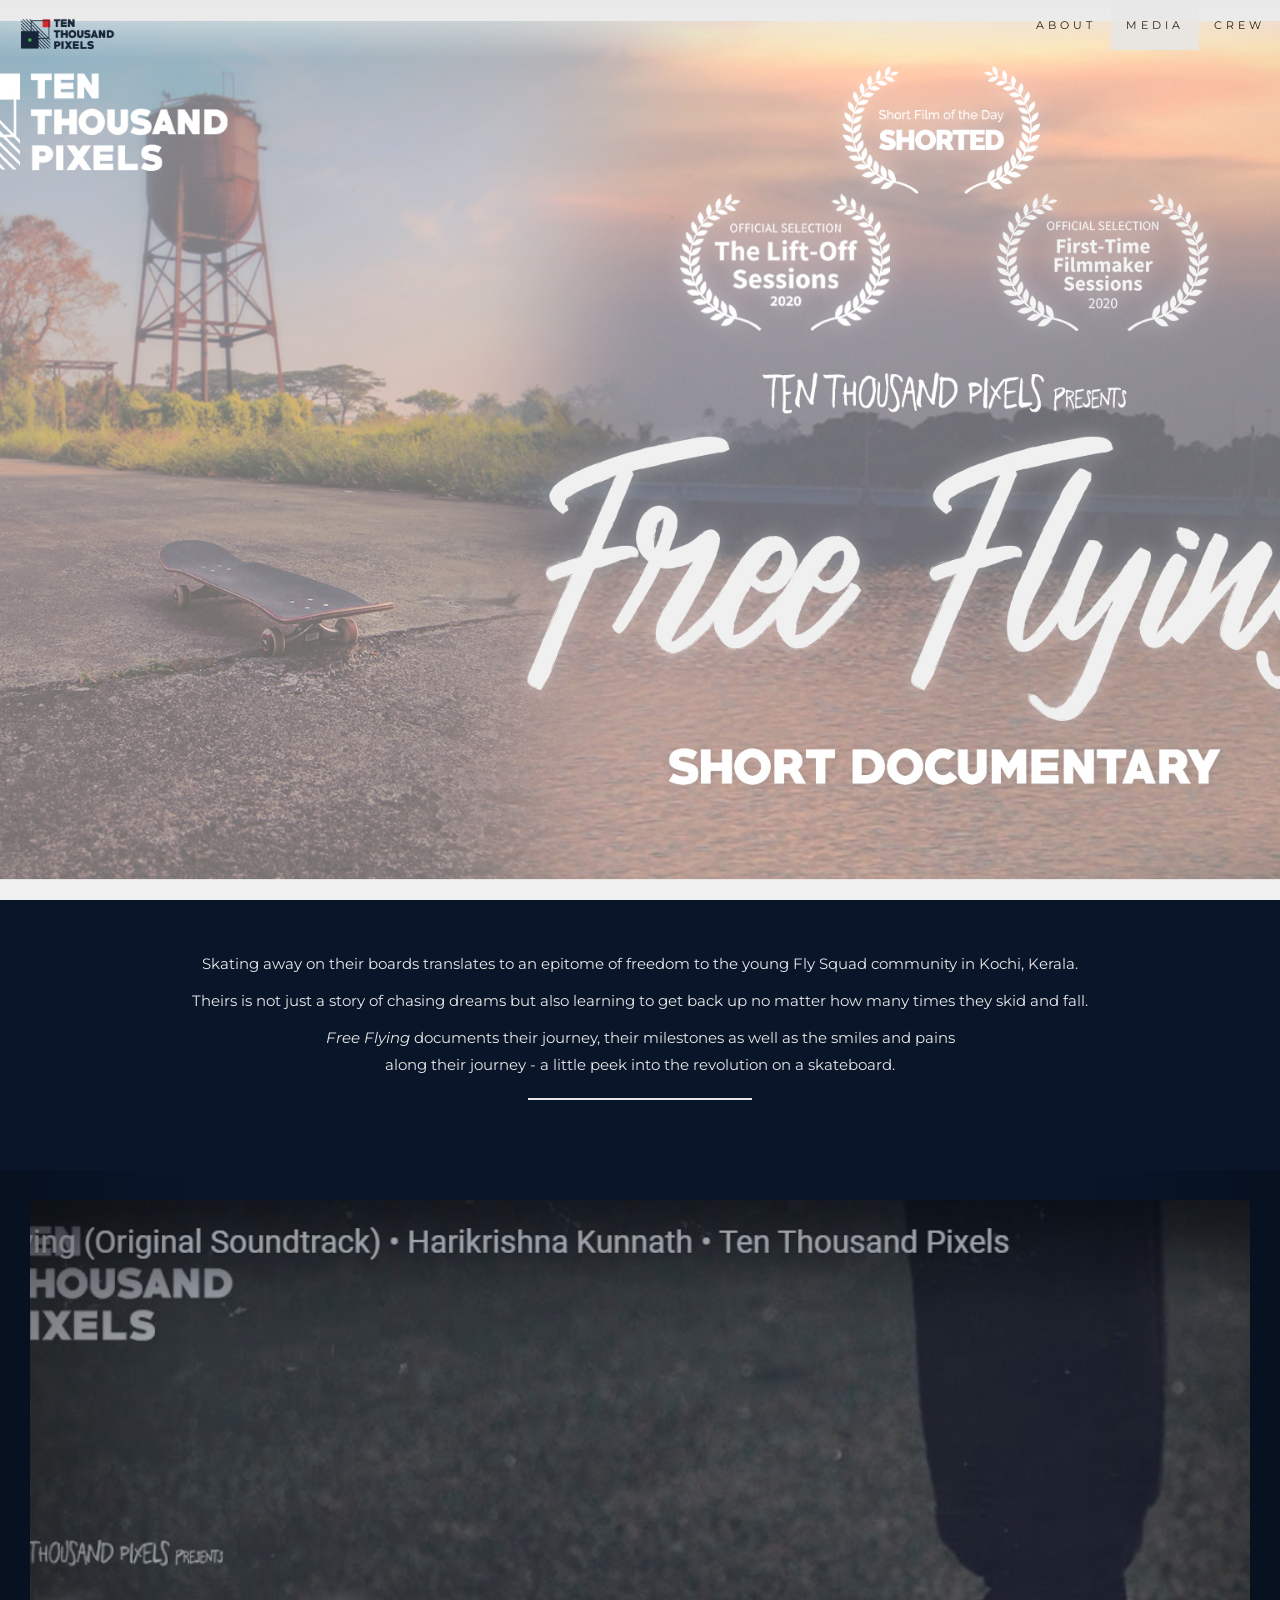
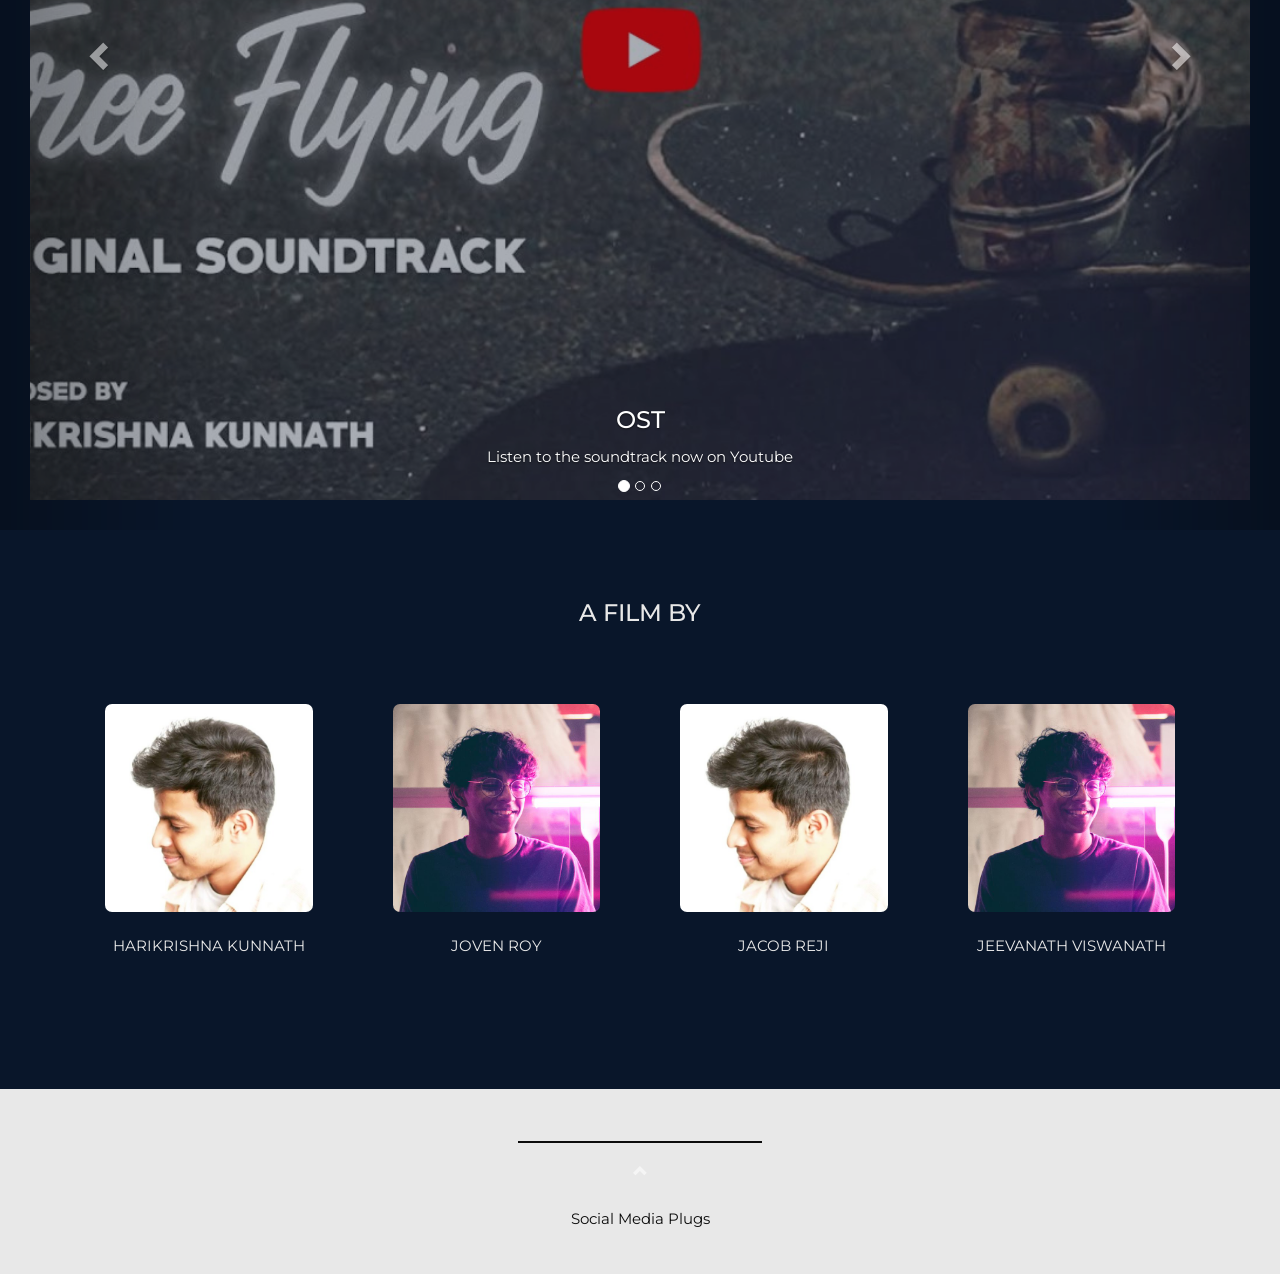
==== index.html @ 369bcb52 "Initial draft" ====
<html>
    <head>
        <meta charset="UTF-8">
        <meta name = "viewport" content="width=device-width, initial-scale=1.0">
        <meta http-equiv="X-UA-Compatible" content="ie=edge">
        <link rel="stylesheet" href="https://maxcdn.bootstrapcdn.com/bootstrap/3.4.1/css/bootstrap.min.css">
        <link rel="stylesheet" href="style.css">
        <link href='https://fonts.googleapis.com/css?family=Montserrat' rel='stylesheet'>
        <script src="https://ajax.googleapis.com/ajax/libs/jquery/3.5.1/jquery.min.js"></script>
        <script src="https://maxcdn.bootstrapcdn.com/bootstrap/3.4.1/js/bootstrap.min.js"></script>
        <title>ten thousand pixels</title>

    </head>
    <body id="myPage" data-spy="scroll" data-target=".navbar" data-offset="50">

        <nav class="navbar navbar-default navbar-fixed-top">
          <div class="container-fluid">
            <div class="navbar-header">
              <a class="navbar-brand" href="#myPage">
                  <img src="images/Ten_Thousand_Pixels_Color.png" id="logo">
              </a>
            </div>
            <div class="collapse navbar-collapse" id="myNavbar">
              <ul class="nav navbar-nav navbar-right">
                <li class="nav-item"><a class="nav-link" href="#about">ABOUT</a></li>
                <li class="nav-item"><a class="nav-link" href="#media">MEDIA</a></li>
                <li class="nav-item"><a class="nav-link" href="#crews">CREW</a></li>
              </ul>
            </div>
          </div>
        </nav>

        
        <div class="bgimg-1">
        </div>

        
        <div id="about">
            <p>Skating away on their boards translates to an epitome of freedom to the young Fly Squad community in Kochi, Kerala.</p>
            <p>Theirs is not just a story of chasing dreams but also learning to get back up no matter how many times they skid and fall.</p>
            <p><i>Free Flying</i> documents their journey, their milestones as well as the smiles and pains <br /> along their journey - a little peek into the revolution on a skateboard.</p>
            <hr>
        </div>

        <div id="media" class="carousel slide" data-ride="carousel">
            <!-- Indicators -->
            <ol class="carousel-indicators">
              <li data-target="#media" data-slide-to="0" class="active"></li>
              <li data-target="#media" data-slide-to="1"></li>
              <li data-target="#media" data-slide-to="2"></li>
            </ol>
        
            <!-- Wrapper for slides -->
            <div class="carousel-inner" role="listbox">

            <div class="item">
                <a href="https://www.youtube.com/watch?v=xCz_i_3Hvck" target="_blank">
                    <!-- <img src="images/Trailer.jpg" alt="Trailer" width="1200" height="700"> -->
                    <div class="item1"></div>
                </a>
                <div class="carousel-caption">
                    <h3>Trailer</h3>
                    <p>Watch the trailer now on Youtube</p>
                </div>      
                </div>

              <div class="item">
                <a href="https://www.youtube.com/watch?v=COom3B4S81A" target="_blank">
                    <!-- <img src="images/FreeFlying.jpg" alt="Documentary" width="1200" height="700"> -->
                    <div class="item2"></div>
                </a>
                
                <div class="carousel-caption">
                  <h3>Free Flying</h3>
                  <p>Watch the documentary now on Youtube</p>
                </div>      
              </div>    
            
              <div class="item active">
                <a href="https://www.youtube.com/watch?v=yxMp82GIWRQ&t=0s" target="_blank">                    
                    <!-- <img src="images/OST.jpg" alt="OST" width="1200" height="700">                 -->
                    <div class="item3"></div>
                </a>
                <div class="carousel-caption">
                  <h3>OST</h3>
                  <p>Listen to the soundtrack now on Youtube</p>
                </div>      
              </div>
            </div>
        
            <!-- Left and right controls -->
            <a class="left carousel-control" href="#media" role="button" data-slide="prev">
              <span class="glyphicon glyphicon-chevron-left" aria-hidden="true"></span>
              <span class="sr-only">Previous</span>
            </a>
            <a class="right carousel-control" href="#media" role="button" data-slide="next">
              <span class="glyphicon glyphicon-chevron-right" aria-hidden="true"></span>
              <span class="sr-only">Next</span>
            </a>
        </div>

        <div id="crew">
            <h3>A FILM BY</h3>

            <div class="row">
              <div class="column" onclick="openInsta('documenthari')">
                <div class="image">
                  <div id="bottom-right"></div>
                  <div class="overlay">
                    <div class="handle"> @documenthari</div>
                  </div>
                  <img src = "images/people/hari.jpg">
                  <div class="text">
                    DIRECTION <br />
                    EDITING<br />
                    ORIGINAL SCORE
                  </div>
                </div>
                <div class="name"> HARIKRISHNA KUNNATH </div>
                
              </div>
              <div class="column" onclick="openInsta('jovenroy')">
                
                <div class="image">
                  <div id="bottom-right"> </div>
                  <div class="overlay">
                    <div class="handle"> @jovenroy</div>
                  </div>
                  <img src = "images/people/jeev.jpg">
                  <div class="text">
                    DIRECTION <br />
                    CINEMATOGRAPHY
                  </div>
                </div>
                
                <div class="name">JOVEN ROY</div>
              </div>
              <div class="column" onclick="openInsta('jacobrejii')">
                <div class="image">
                  <div id="bottom-right"></div>
                  <div class="overlay">
                    <div class="handle"> @jacobrejii</div>
                  </div>
                  <img src = "images/people/hari.jpg">
                  <div class="text">
                    DIRECTION <br />
                    CINEMATOGRAPHY
                  </div>
                </div>
                <div class="name">JACOB REJI</div>
              </div>
              <div class="column" onclick="openInsta('jeevdraws')">
                <div class="image">
                  <div id="bottom-right"></div>
                  <div class="overlay">
                    <div class="handle"> @jeevdraws</div>
                  </div>
                  <img src = "images/people/jeev.jpg">
                  <div class="text">
                    DIRECTION <br />
                    DESIGN
                  </div>
                </div>
                <div class="name">JEEVANATH VISWANATH</div>
              </div>
            </div>
            
        </div>

          <!-- Footer -->
        <footer class="text-center">
            <a class="up-arrow" href="#myPage" data-toggle="tooltip" title="TO TOP">
            <hr>
            <span class="glyphicon glyphicon-chevron-up"></span>
            </a><br><br>
            <p>Social Media Plugs</p> 
        </footer>
        <script>
          function openInsta($handle){
            window.open("https://www.instagram.com/" + $handle, "_blank");
          }
        </script>

    </body>
</html>
---- style.css ----
html{
  scroll-behavior: smooth;
}
body {
  font: 400 15px/1.8 Montserrat;
  color: #E8E8E8;
}

.navbar {
  font-family: Montserrat, sans-serif;
  margin-bottom: 0;
  background: linear-gradient(180deg, #E8E8E8 0%, rgba(255,255,255,0) 100%);
  border: 0;
  font-size: 11px !important;
  letter-spacing: 4px;
  opacity: 0.9;
}
.navbar li a, .navbar .navbar-brand { 
  color: #0C0C0C !important;
}
.navbar-nav li a:hover {
  color: #E01B1B !important;
}
.navbar-default .navbar-toggle {
  border-color: transparent;
}
.navbar-header {
  padding-bottom: 10px;
}
#logo{
  height: 40px;  
}

.item{
  padding: 30px;
  background-color: #09162A;
}
.bgimg-1, .item1, .item2, .item3{
  position: relative;
  opacity: 0.65;
  background-attachment: fixed;
  background-position: center;
  background-repeat: no-repeat;
  background-size: cover;
  min-height: 100%;
}

.bgimg-1, .item2{
  background-image: url("images/FreeFlying.jpg");
}

.item1{
  background-image: url("images/Trailer.jpg");
}

.item3{
  background-image: url("images/OST.jpg");
}

#about, #crew{
  color: #E8E8E8;
  background-color:#09162A;
  text-align:center;
  padding:50px 80px;
}

hr{
  width:20%;
  text-align:center;
  height:2px;
  border-width:0;
  color:#E8E8E8;
  background-color:#E8E8E8
}


.row {
  display: flex;
  flex-wrap: wrap;
  padding: 60px 0;
}

/* Create four equal columns that sits next to each other */
.column {
  flex: 25%;
  max-width: 25%;
  padding: 0 40px;
  
}
.name{
  padding: 20px 0;
  text-align: center;
}
.image{
  
  position: relative;
}

.column img {
  margin-top: 8px;
  vertical-align: middle;
  width: 100%;
  border-radius: 7px;
}

.overlay {
  position: absolute;
  top: 4px;
  z-index: 2;
  width: 50%;
  height: 0;
  background-color: #09162A;  
  right: 0;
  overflow: hidden;
  
  
}
#bottom-right, .text, .handle, .overlay, #stripes{
  opacity: 0;
  position: absolute;
}
.handle{
  color: #E8E8E8;
  font-size: 10px;  
  text-align: left;
  top: 0;
  left: 0;
  padding: 10px;
}
.text{
  color: #E8E8E8;
  font-size: 10px;  
  text-align: right;  
  bottom: 0;
  right: 0;
  width: 0;
  padding: 10px;
}


.column:hover #bottom-right{
  border-bottom: 150px solid #09162A;
  border-left: 150px solid transparent;
  bottom: 0px;
  height: 0;
  opacity: .95;
  position: absolute;
  right: 0px;
  /* text-indent: -9999px; */
  width: 0;
  overflow: hidden;
  transition: 0.5s ease;
}

.overlay{
  height: 100%;
  width: 100%;
}
.column:hover{
  cursor: pointer;
}
.column:hover .overlay{
  opacity: 100%;
  width: 100%;
  background: linear-gradient(180deg, #09162A 0%, rgba(255,255,255,0) 100%);
}

.column:hover .text, .column:hover .handle {
  opacity: 100%;
  transition: 0.5s ease;
  width: 100%;

}


/* Responsive layout - makes a two column-layout instead of four columns */
@media screen and (max-width: 800px) {
  .column {
    flex: 50%;
    max-width: 50%;
  }
}

/* Responsive layout - makes the two columns stack on top of each other instead of next to each other */
@media screen and (max-width: 600px) {
  .column {
    flex: 100%;
    max-width: 100%;
  }
}

.carousel-inner img {
  width: 100%; /* Set width to 100% */
  margin: auto;
}

footer {
  background-color: #E8E8E8;
  color: #0C0C0C;
  padding: 32px;
}
footer a {
  color: #f5f5f5;
}
footer a:hover {
  color: #777;
  text-decoration: none;
}  

footer hr{
  width:20%;
  text-align:center;
  height:2px;
  border-width:0;
  color:#0C0C0C;
  background-color:#0C0C0C
}
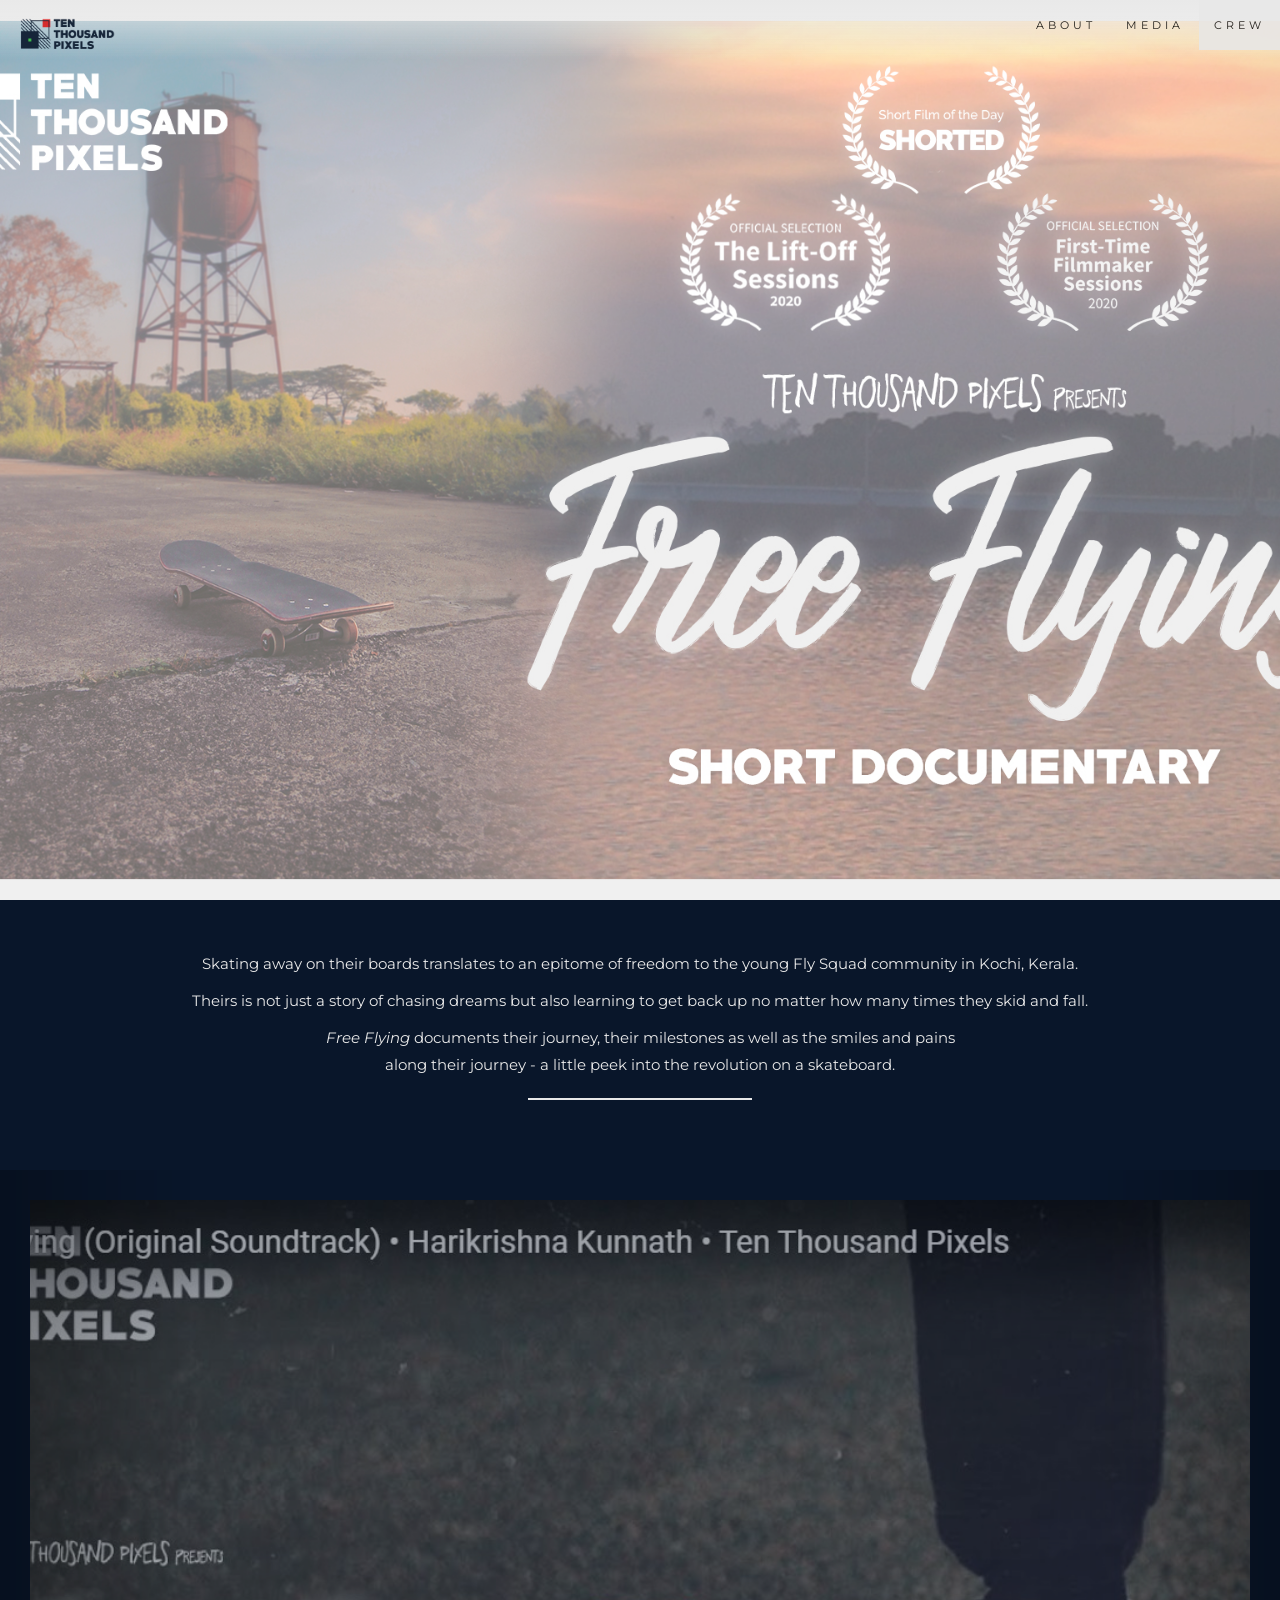
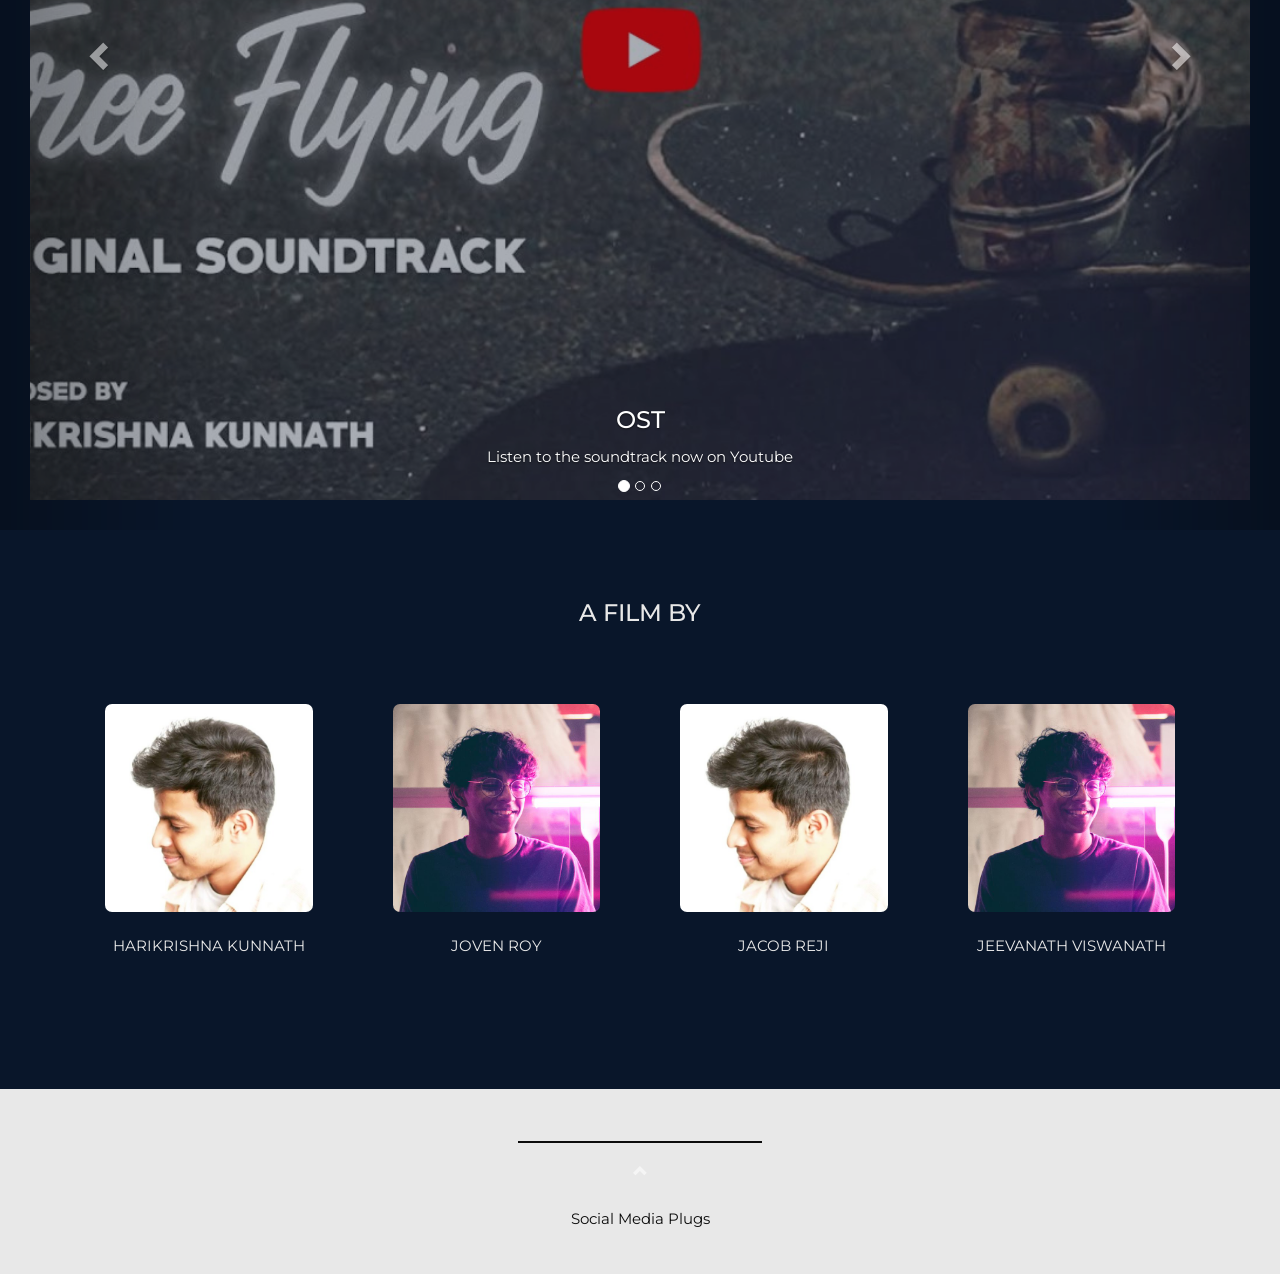
==== commit 485018cc: "Initial draft" ====
--- a/index.html
+++ b/index.html
@@ -24,7 +24,7 @@
               <ul class="nav navbar-nav navbar-right">
                 <li class="nav-item"><a class="nav-link" href="#about">ABOUT</a></li>
                 <li class="nav-item"><a class="nav-link" href="#media">MEDIA</a></li>
-                <li class="nav-item"><a class="nav-link" href="#crews">CREW</a></li>
+                <li class="nav-item"><a class="nav-link" href="#crew">CREW</a></li>
               </ul>
             </div>
           </div>
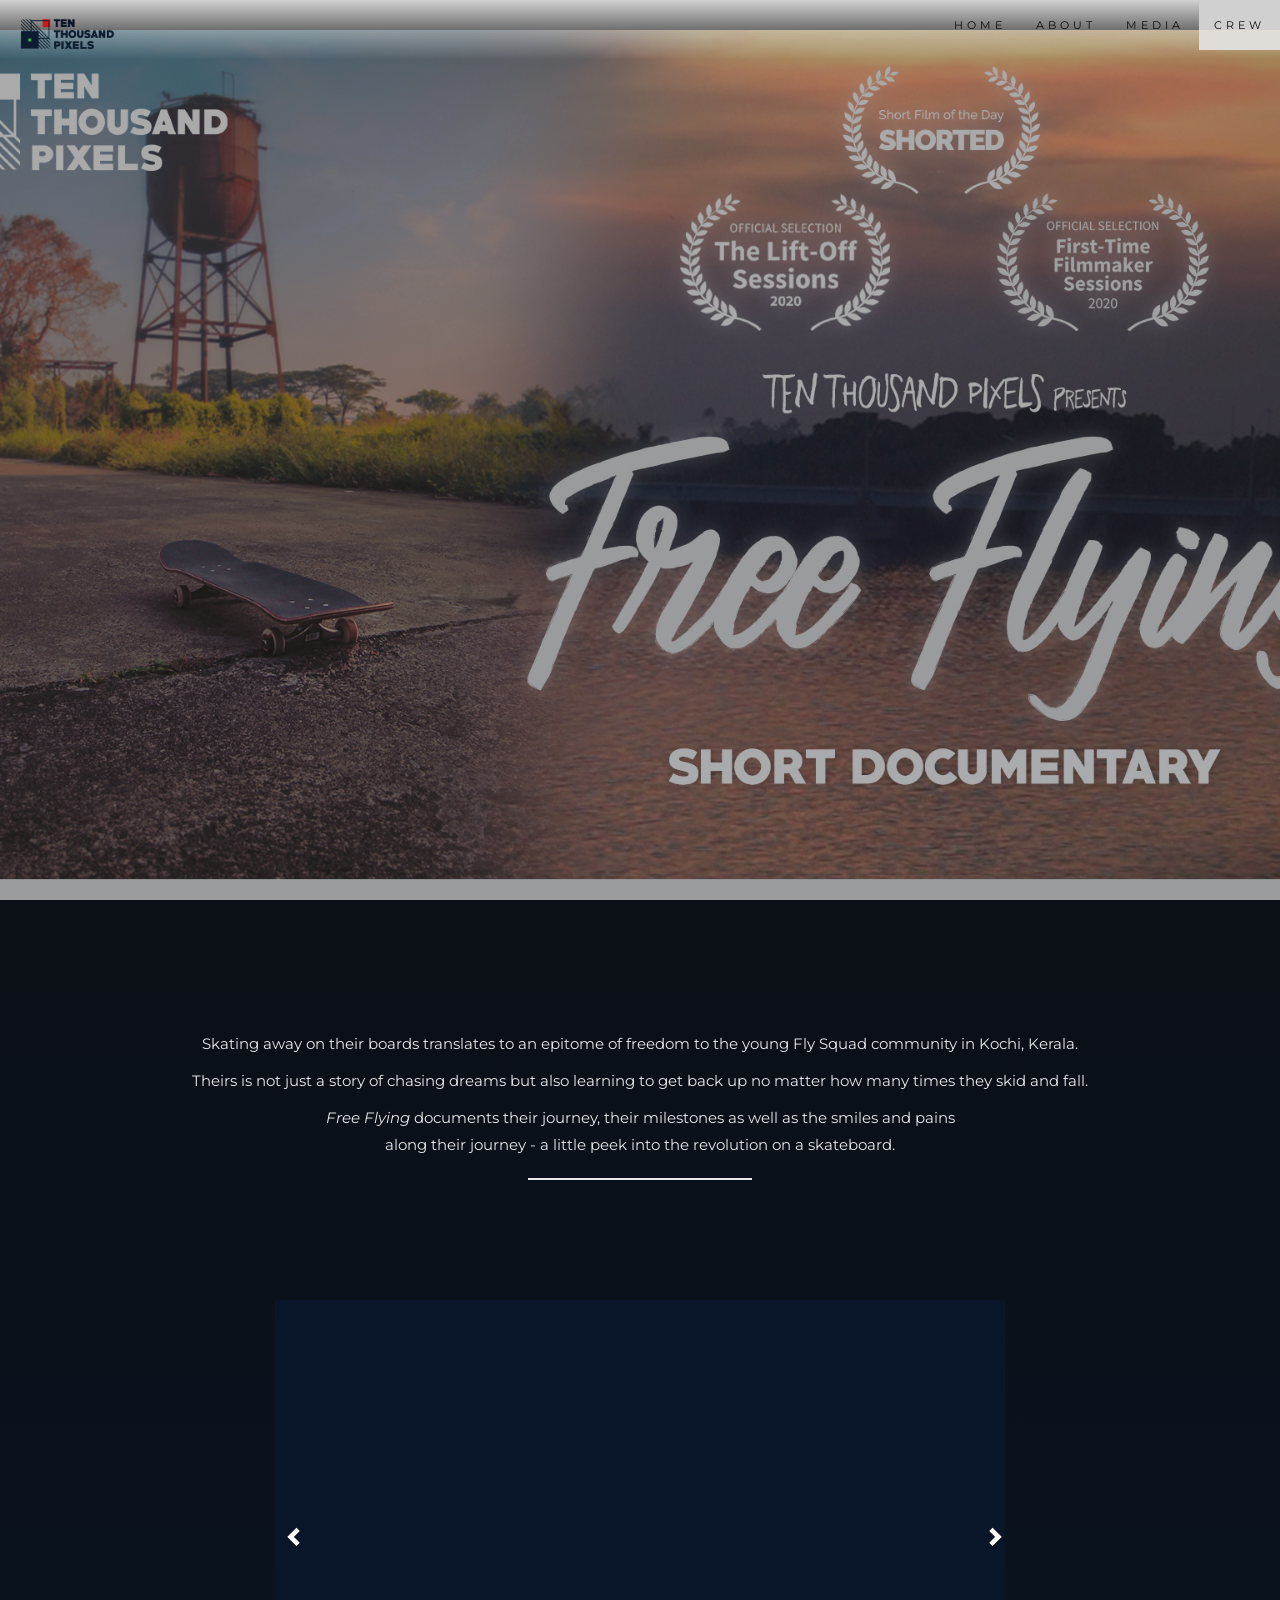
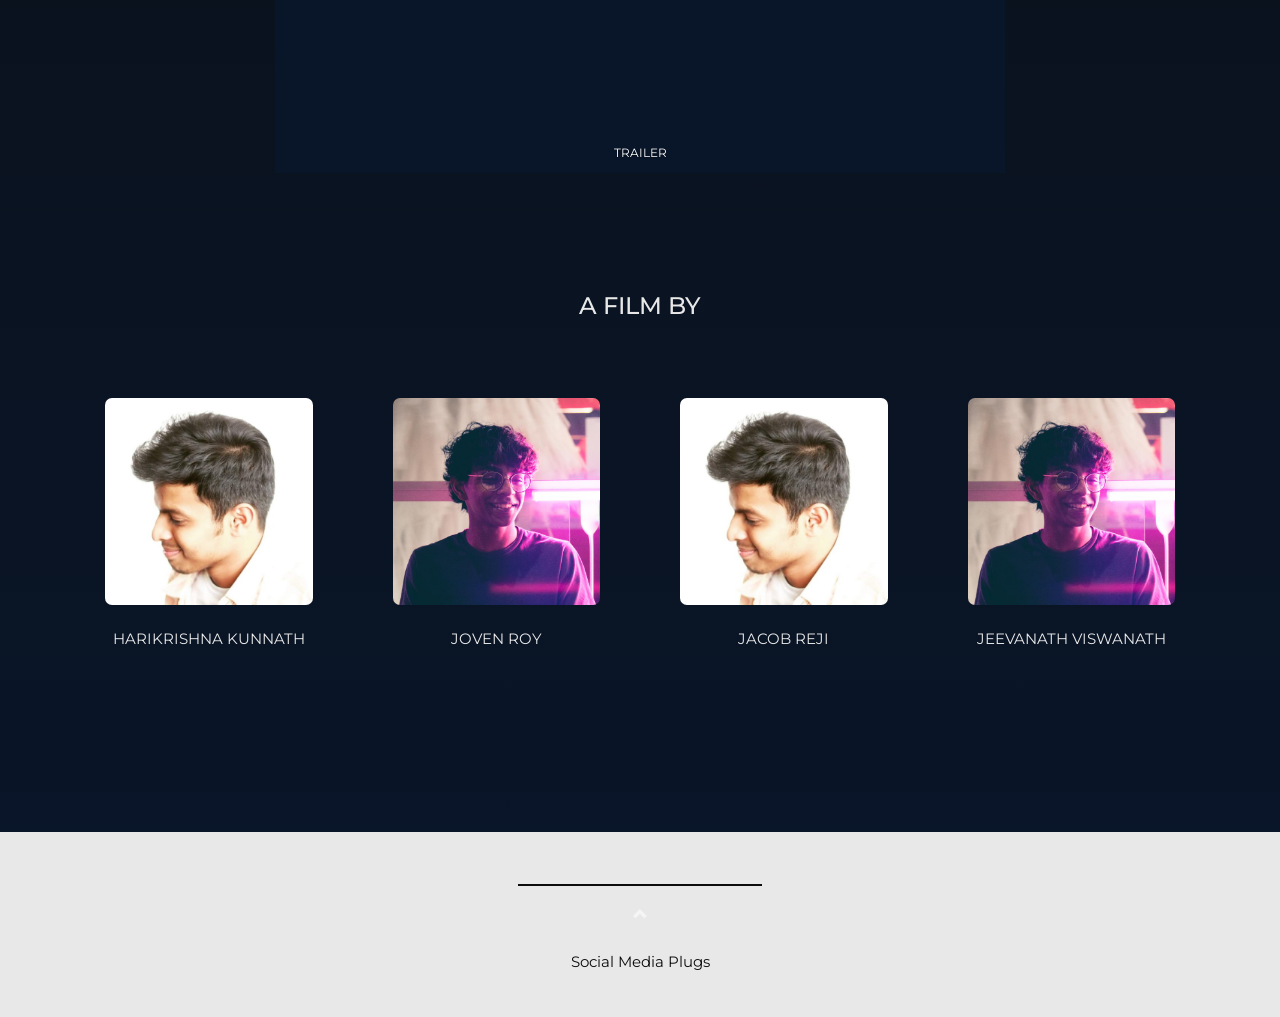
==== commit eb536246: "Added responsiveness to carousel and navbar" ====
--- a/index.html
+++ b/index.html
@@ -8,178 +8,159 @@
         <link href='https://fonts.googleapis.com/css?family=Montserrat' rel='stylesheet'>
         <script src="https://ajax.googleapis.com/ajax/libs/jquery/3.5.1/jquery.min.js"></script>
         <script src="https://maxcdn.bootstrapcdn.com/bootstrap/3.4.1/js/bootstrap.min.js"></script>
+        <script src="https://cdnjs.cloudflare.com/ajax/libs/popper.js/1.16.0/umd/popper.min.js"></script>
+        <script src="script.js"></script>
         <title>ten thousand pixels</title>
 
     </head>
     <body id="myPage" data-spy="scroll" data-target=".navbar" data-offset="50">
 
-        <nav class="navbar navbar-default navbar-fixed-top">
-          <div class="container-fluid">
-            <div class="navbar-header">
-              <a class="navbar-brand" href="#myPage">
-                  <img src="images/Ten_Thousand_Pixels_Color.png" id="logo">
-              </a>
+      <nav class="navbar navbar-default navbar-fixed-top">
+        <div class="container-fluid">
+          <div class="navbar-header">
+            <button type="button" class="navbar-toggle" data-toggle="collapse" data-target="#myNavbar">
+              <span class="icon-bar"></span>
+              <span class="icon-bar"></span>
+              <span class="icon-bar"></span>                        
+            </button>
+            <a class="navbar-brand" href="#myPage">
+              <img src="images/Ten_Thousand_Pixels_Color.png" id="logo">
+            </a>
+          </div>
+          <div class="collapse navbar-collapse" id="myNavbar">
+            <ul class="nav navbar-nav navbar-right">
+              <li><a href="#myPage">HOME</a></li>
+              <li><a href="#about">ABOUT</a></li>
+              <li><a href="#media">MEDIA</a></li>
+              <li><a href="#crew">CREW</a></li>
+              
+            </ul>
+          </div>
+        </div>
+      </nav>
+
+      <div class="bgimg-1 container-fluid" style="margin-top:30px">
+      </div>
+
+
+      <div id="about">
+          <p>Skating away on their boards translates to an epitome of freedom to the young Fly Squad community in Kochi, Kerala.</p>
+          <p>Theirs is not just a story of chasing dreams but also learning to get back up no matter how many times they skid and fall.</p>
+          <p><i>Free Flying</i> documents their journey, their milestones as well as the smiles and pains <br /> along their journey - a little peek into the revolution on a skateboard.</p>
+          <hr>
+      </div>
+
+
+      <div class="container" id="media">
+      <div class="col-sm-8 col-sm-offset-2">
+      <div id="random_number1" class="carousel slide youtube-carousel"  data-ride="carousel" data-interval="false">
+      <div class="carousel-inner">
+        <div class="video-container item active">
+          <div class="youtube-video" id='xCz_i_3Hvck'></div>
+          <div class="carousel-caption">Trailer</div>
+        </div>
+        <div class="video-container item">
+          <div class="youtube-video" id='COom3B4S81A'></div>
+          <div class="carousel-caption">Documentary</div>
+        </div>
+        <div class="video-container item ">
+          <div class="youtube-video" id='yxMp82GIWRQ'></div>
+          <div class="carousel-caption">Original Soundtrack</div>
+        </div>
+      </div>
+      <div class="controls">
+        <a class="left carousel-control" href="#random_number1" data-slide="prev">
+          <div class="left-button">
+            <div class="glyphicon glyphicon-chevron-left"></div>
+          </div>
+        </a>
+        <a class="right carousel-control" href="#random_number1" data-slide="next">        
+          <div class="right-button">
+            <div class="glyphicon glyphicon-chevron-right"></div>
+          </div>
+        </a>
+      </div>
+      </div>
+      </div>
+      </div>
+
+
+      <div id="crew">
+          <h3>A FILM BY</h3>
+
+          <div class="row">
+            <div class="column" onclick="openInsta('documenthari')">
+              <div class="image">
+                <div id="bottom-right"></div>
+                <div class="overlay">
+                  <div class="handle"> @documenthari</div>
+                </div>
+                <img src = "images/people/hari.jpg">
+                <div class="text">
+                  DIRECTION <br />
+                  EDITING<br />
+                  ORIGINAL SCORE
+                </div>
+              </div>
+              <div class="name"> HARIKRISHNA KUNNATH </div>
+              
             </div>
-            <div class="collapse navbar-collapse" id="myNavbar">
-              <ul class="nav navbar-nav navbar-right">
-                <li class="nav-item"><a class="nav-link" href="#about">ABOUT</a></li>
-                <li class="nav-item"><a class="nav-link" href="#media">MEDIA</a></li>
-                <li class="nav-item"><a class="nav-link" href="#crew">CREW</a></li>
-              </ul>
+            <div class="column" onclick="openInsta('jovenroy')">
+              
+              <div class="image">
+                <div id="bottom-right"> </div>
+                <div class="overlay">
+                  <div class="handle"> @jovenroy</div>
+                </div>
+                <img src = "images/people/jeev.jpg">
+                <div class="text">
+                  DIRECTION <br />
+                  CINEMATOGRAPHY
+                </div>
+              </div>
+              
+              <div class="name">JOVEN ROY</div>
+            </div>
+            <div class="column" onclick="openInsta('jacobrejii')">
+              <div class="image">
+                <div id="bottom-right"></div>
+                <div class="overlay">
+                  <div class="handle"> @jacobrejii</div>
+                </div>
+                <img src = "images/people/hari.jpg">
+                <div class="text">
+                  DIRECTION <br />
+                  CINEMATOGRAPHY
+                </div>
+              </div>
+              <div class="name">JACOB REJI</div>
+            </div>
+            <div class="column" onclick="openInsta('jeevdraws')">
+              <div class="image">
+                <div id="bottom-right"></div>
+                <div class="overlay">
+                  <div class="handle"> @jeevdraws</div>
+                </div>
+                <img src = "images/people/jeev.jpg">
+                <div class="text">
+                  DIRECTION <br />
+                  DESIGN
+                </div>
+              </div>
+              <div class="name">JEEVANATH VISWANATH</div>
             </div>
           </div>
-        </nav>
+          
+      </div>
 
-        
-        <div class="bgimg-1">
-        </div>
-
-        
-        <div id="about">
-            <p>Skating away on their boards translates to an epitome of freedom to the young Fly Squad community in Kochi, Kerala.</p>
-            <p>Theirs is not just a story of chasing dreams but also learning to get back up no matter how many times they skid and fall.</p>
-            <p><i>Free Flying</i> documents their journey, their milestones as well as the smiles and pains <br /> along their journey - a little peek into the revolution on a skateboard.</p>
-            <hr>
-        </div>
-
-        <div id="media" class="carousel slide" data-ride="carousel">
-            <!-- Indicators -->
-            <ol class="carousel-indicators">
-              <li data-target="#media" data-slide-to="0" class="active"></li>
-              <li data-target="#media" data-slide-to="1"></li>
-              <li data-target="#media" data-slide-to="2"></li>
-            </ol>
-        
-            <!-- Wrapper for slides -->
-            <div class="carousel-inner" role="listbox">
-
-            <div class="item">
-                <a href="https://www.youtube.com/watch?v=xCz_i_3Hvck" target="_blank">
-                    <!-- <img src="images/Trailer.jpg" alt="Trailer" width="1200" height="700"> -->
-                    <div class="item1"></div>
-                </a>
-                <div class="carousel-caption">
-                    <h3>Trailer</h3>
-                    <p>Watch the trailer now on Youtube</p>
-                </div>      
-                </div>
-
-              <div class="item">
-                <a href="https://www.youtube.com/watch?v=COom3B4S81A" target="_blank">
-                    <!-- <img src="images/FreeFlying.jpg" alt="Documentary" width="1200" height="700"> -->
-                    <div class="item2"></div>
-                </a>
-                
-                <div class="carousel-caption">
-                  <h3>Free Flying</h3>
-                  <p>Watch the documentary now on Youtube</p>
-                </div>      
-              </div>    
-            
-              <div class="item active">
-                <a href="https://www.youtube.com/watch?v=yxMp82GIWRQ&t=0s" target="_blank">                    
-                    <!-- <img src="images/OST.jpg" alt="OST" width="1200" height="700">                 -->
-                    <div class="item3"></div>
-                </a>
-                <div class="carousel-caption">
-                  <h3>OST</h3>
-                  <p>Listen to the soundtrack now on Youtube</p>
-                </div>      
-              </div>
-            </div>
-        
-            <!-- Left and right controls -->
-            <a class="left carousel-control" href="#media" role="button" data-slide="prev">
-              <span class="glyphicon glyphicon-chevron-left" aria-hidden="true"></span>
-              <span class="sr-only">Previous</span>
-            </a>
-            <a class="right carousel-control" href="#media" role="button" data-slide="next">
-              <span class="glyphicon glyphicon-chevron-right" aria-hidden="true"></span>
-              <span class="sr-only">Next</span>
-            </a>
-        </div>
-
-        <div id="crew">
-            <h3>A FILM BY</h3>
-
-            <div class="row">
-              <div class="column" onclick="openInsta('documenthari')">
-                <div class="image">
-                  <div id="bottom-right"></div>
-                  <div class="overlay">
-                    <div class="handle"> @documenthari</div>
-                  </div>
-                  <img src = "images/people/hari.jpg">
-                  <div class="text">
-                    DIRECTION <br />
-                    EDITING<br />
-                    ORIGINAL SCORE
-                  </div>
-                </div>
-                <div class="name"> HARIKRISHNA KUNNATH </div>
-                
-              </div>
-              <div class="column" onclick="openInsta('jovenroy')">
-                
-                <div class="image">
-                  <div id="bottom-right"> </div>
-                  <div class="overlay">
-                    <div class="handle"> @jovenroy</div>
-                  </div>
-                  <img src = "images/people/jeev.jpg">
-                  <div class="text">
-                    DIRECTION <br />
-                    CINEMATOGRAPHY
-                  </div>
-                </div>
-                
-                <div class="name">JOVEN ROY</div>
-              </div>
-              <div class="column" onclick="openInsta('jacobrejii')">
-                <div class="image">
-                  <div id="bottom-right"></div>
-                  <div class="overlay">
-                    <div class="handle"> @jacobrejii</div>
-                  </div>
-                  <img src = "images/people/hari.jpg">
-                  <div class="text">
-                    DIRECTION <br />
-                    CINEMATOGRAPHY
-                  </div>
-                </div>
-                <div class="name">JACOB REJI</div>
-              </div>
-              <div class="column" onclick="openInsta('jeevdraws')">
-                <div class="image">
-                  <div id="bottom-right"></div>
-                  <div class="overlay">
-                    <div class="handle"> @jeevdraws</div>
-                  </div>
-                  <img src = "images/people/jeev.jpg">
-                  <div class="text">
-                    DIRECTION <br />
-                    DESIGN
-                  </div>
-                </div>
-                <div class="name">JEEVANATH VISWANATH</div>
-              </div>
-            </div>
-            
-        </div>
-
-          <!-- Footer -->
-        <footer class="text-center">
-            <a class="up-arrow" href="#myPage" data-toggle="tooltip" title="TO TOP">
-            <hr>
-            <span class="glyphicon glyphicon-chevron-up"></span>
-            </a><br><br>
-            <p>Social Media Plugs</p> 
-        </footer>
-        <script>
-          function openInsta($handle){
-            window.open("https://www.instagram.com/" + $handle, "_blank");
-          }
-        </script>
+        <!-- Footer -->
+      <footer class="text-center">
+          <a class="up-arrow" href="#myPage" data-toggle="tooltip" title="TO TOP">
+          <hr>
+          <span class="glyphicon glyphicon-chevron-up"></span>
+          </a><br><br>
+          <p>Social Media Plugs</p> 
+      </footer>        
 
     </body>
 </html>
--- a/style.css
+++ b/style.css
@@ -4,6 +4,8 @@
 body {
   font: 400 15px/1.8 Montserrat;
   color: #E8E8E8;
+  /* background-color: #09162A; */
+  background: linear-gradient(0deg, #09162A 0%, #0C0C0C 100%);
 }
 
 .navbar {
@@ -21,7 +23,15 @@
 .navbar-nav li a:hover {
   color: #E01B1B !important;
 }
-.navbar-default .navbar-toggle {
+.navbar-toggler{
+  overflow: hidden;
+  margin: 0;
+  padding:10px;
+  position: inline;
+  float:right;
+  /* background: url("icons/10kpx_color_icon.png") */
+}
+.navbar-default  {
   border-color: transparent;
 }
 .navbar-header {
@@ -35,7 +45,7 @@
   padding: 30px;
   background-color: #09162A;
 }
-.bgimg-1, .item1, .item2, .item3{
+.bgimg-1{
   position: relative;
   opacity: 0.65;
   background-attachment: fixed;
@@ -43,25 +53,176 @@
   background-repeat: no-repeat;
   background-size: cover;
   min-height: 100%;
-}
-
-.bgimg-1, .item2{
   background-image: url("images/FreeFlying.jpg");
 }
 
-.item1{
-  background-image: url("images/Trailer.jpg");
-}
-
-.item3{
-  background-image: url("images/OST.jpg");
-}
+
+/*
+ * Bootrap carousel plugin
+ * --------------------------------------------------
+ */
+ .youtube-carousel{
+  border: 4px solid #09162A;
+}
+
+.video-container { 
+   position: relative; /* keeps the aspect ratio */ 
+   padding-bottom: 56.25%; /* fine tunes the video positioning */ 
+   padding-top: 60px; overflow: hidden;
+   margin-bottom: -1px;
+   margin-right: -1px;   
+}
+
+.video-container iframe,
+.video-container object,
+.video-container embed {
+  position: absolute;  
+  top: 0; 
+  left: 0; 
+  width: 100%; 
+  height: 100%;
+}
+  
+.carousel-control .glyphicon-chevron-left{
+  top:35%;
+  font-size: 20px;
+  left:5%;
+  margin: 0;
+}
+
+.carousel-control .glyphicon-chevron-right{
+  top:35%;
+  font-size: 20px;
+  left:33%;
+  margin: 0;
+}
+
+.carousel-control.left, .carousel-control.right {
+  background-image: none;
+  color: #ffffff;
+  top: 50%;
+  transform: translate(0,-50%);
+  -webkit-transform: translate(0,-50%);
+  -ms-transform: translate(0,-50%);
+  opacity: 1;
+  height:120px;
+}
+
+.controls{
+   display: none;
+}
+
+.carousel-control:hover {
+  text-decoration: none;
+  filter: alpha(opacity=60);
+  outline: 0;
+  opacity: 0.6;
+}
+
+.left-button {
+  height:70px;
+  width:35px;
+  border-radius: 0 90px 90px 0;
+  top: 50%;
+  -webkit-transform: translate(0,-50%);
+  -ms-transform: translate(0,-50%);
+  transform: translate(0,-50%);
+  -moz-border-radius: 0 90px 90px 0;
+  -webkit-border-radius: 0 90px 90px 0;
+  background-color: #09162A;
+  display: inline-block;
+  position: relative;
+  float:left;
+  /*subpixel bug*/
+  margin-left: -1px; 
+}
+
+.right-button {
+  height:70px;
+  width:35px;
+  border-radius: 90px 0 0 90px;
+  top: 50%;
+  -webkit-transform: translate(0,-50%);
+  -ms-transform: translate(0,-50%);
+  transform: translate(0,-50%);
+  -moz-border-radius: 90px 0 0 90px;
+  -webkit-border-radius: 90px 0 0 90px;
+  background-color: #09162A;
+  display: inline-block;
+  position: relative;
+  float:right;
+  /*subpixel bug*/
+  margin-right: -1px;
+}
+
+
+.carousel-caption {
+ display: none;
+ background: none repeat scroll 0 0 #09162A;
+  bottom: 0;
+  font-size: 12px;
+  text-align: center;
+  opacity: 1;
+  padding:7px 30px 7px;
+  text-transform: uppercase;
+  z-index:11;
+  pointer-events:none;
+}
+
+/* @media screen and (min-width: 768px) {
+.right-button {
+  height:120px;
+  width:60px;
+  border-radius: 90px 0 0 90px;
+  -moz-border-radius: 90px 0 0 90px;
+  -webkit-border-radius: 90px 0 0 90px;
+  display: inline-block;
+  position: relative;
+  float:right;
+}
+
+.left-button {
+  height:120px;
+  width:60px;
+  border-radius: 0 90px 90px 0;
+  -moz-border-radius: 0 90px 90px 0;
+  -webkit-border-radius: 0 90px 90px 0;
+  display: inline-block;
+  position: relative;
+  float:left;
+}
+
+.carousel-control .glyphicon-chevron-left{
+  top:35%;
+  font-size: 35px;
+  left:5%;
+}
+
+.carousel-control .glyphicon-chevron-right{
+  top:35%;
+  font-size: 35px;
+  left:35%;
+}
+
+.carousel-caption {
+  font-size: 18px;
+  padding:15px 20px 15px;
+  }
+}
+@media screen and (min-width: 992px) {
+ .carousel-caption {
+    font-size: 18px;
+    padding:15px 20px 15px;
+  }
+} */
+
+/* ---------------------End of youtube carousel------------------------- */
+
 
 #about, #crew{
   color: #E8E8E8;
-  background-color:#09162A;
   text-align:center;
-  padding:50px 80px;
+  padding:100px 80px;
 }
 
 hr{
@@ -146,7 +307,6 @@
   opacity: .95;
   position: absolute;
   right: 0px;
-  /* text-indent: -9999px; */
   width: 0;
   overflow: hidden;
   transition: 0.5s ease;
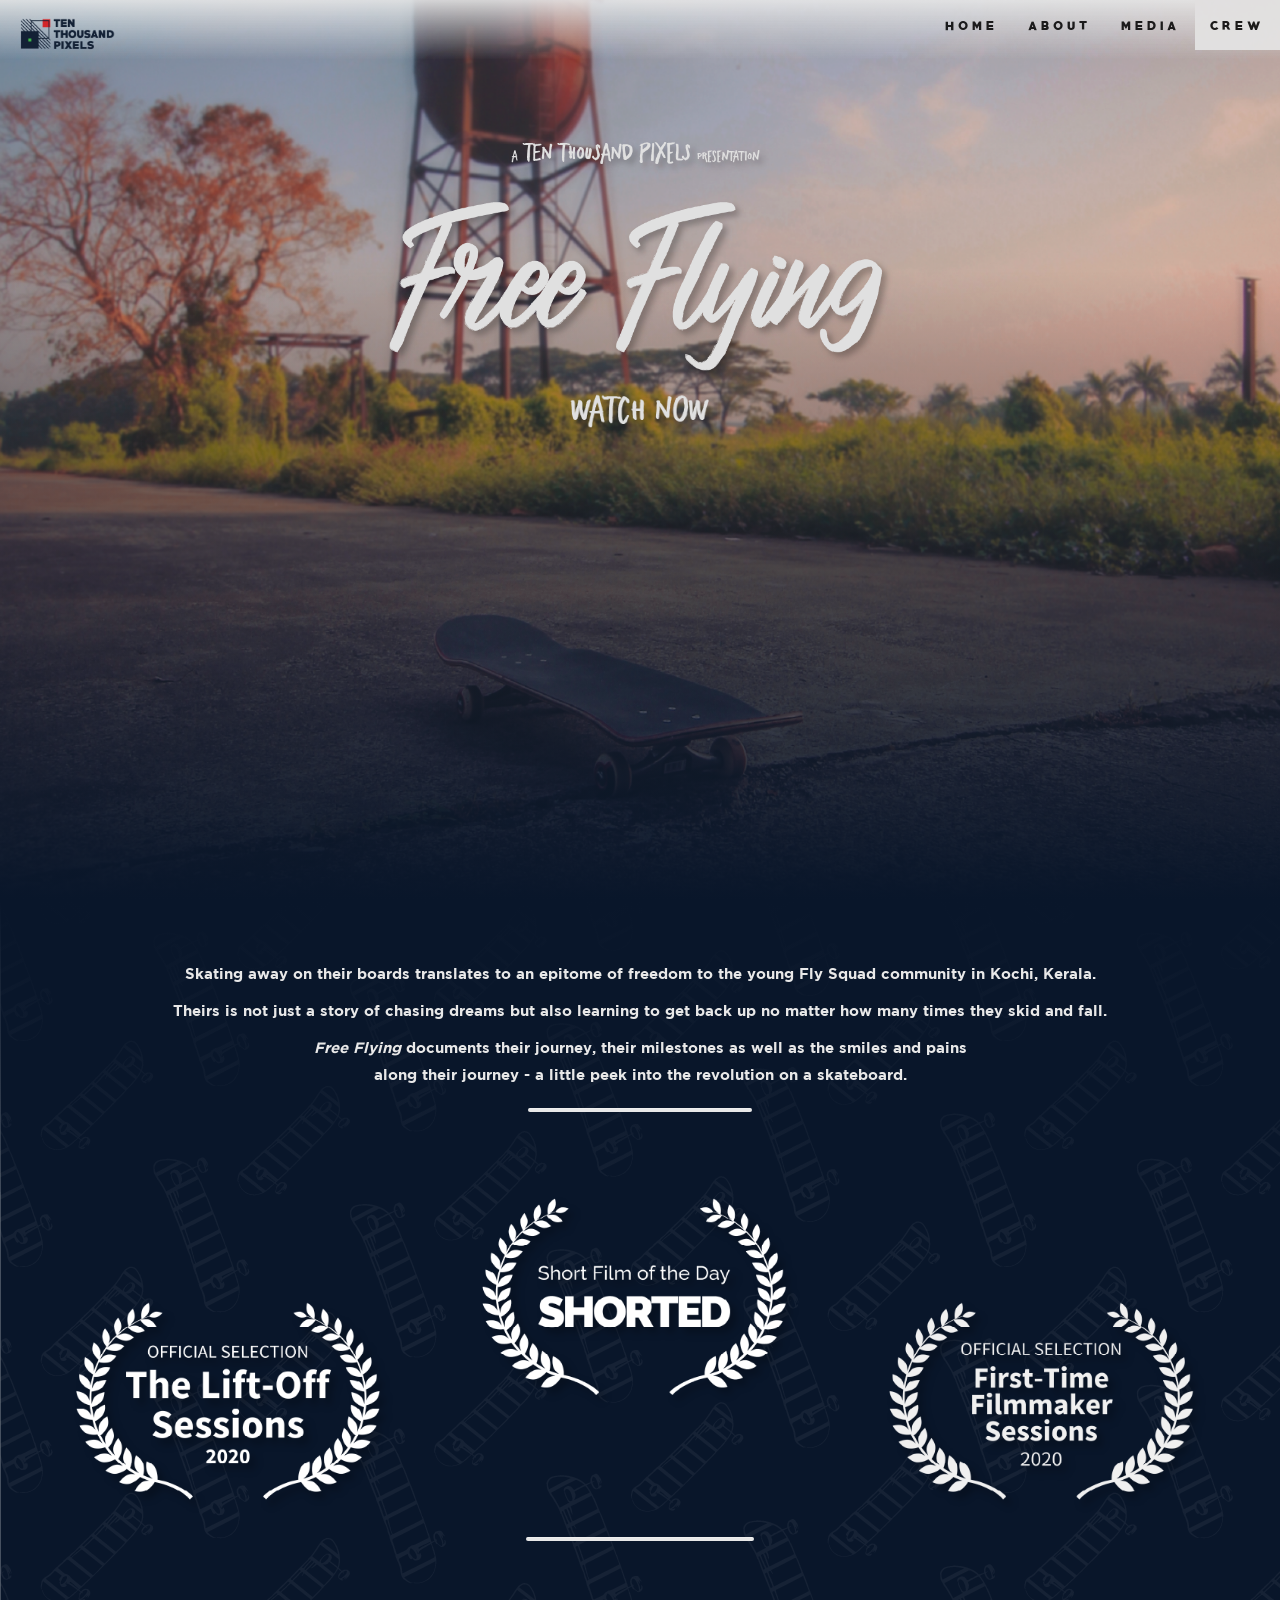
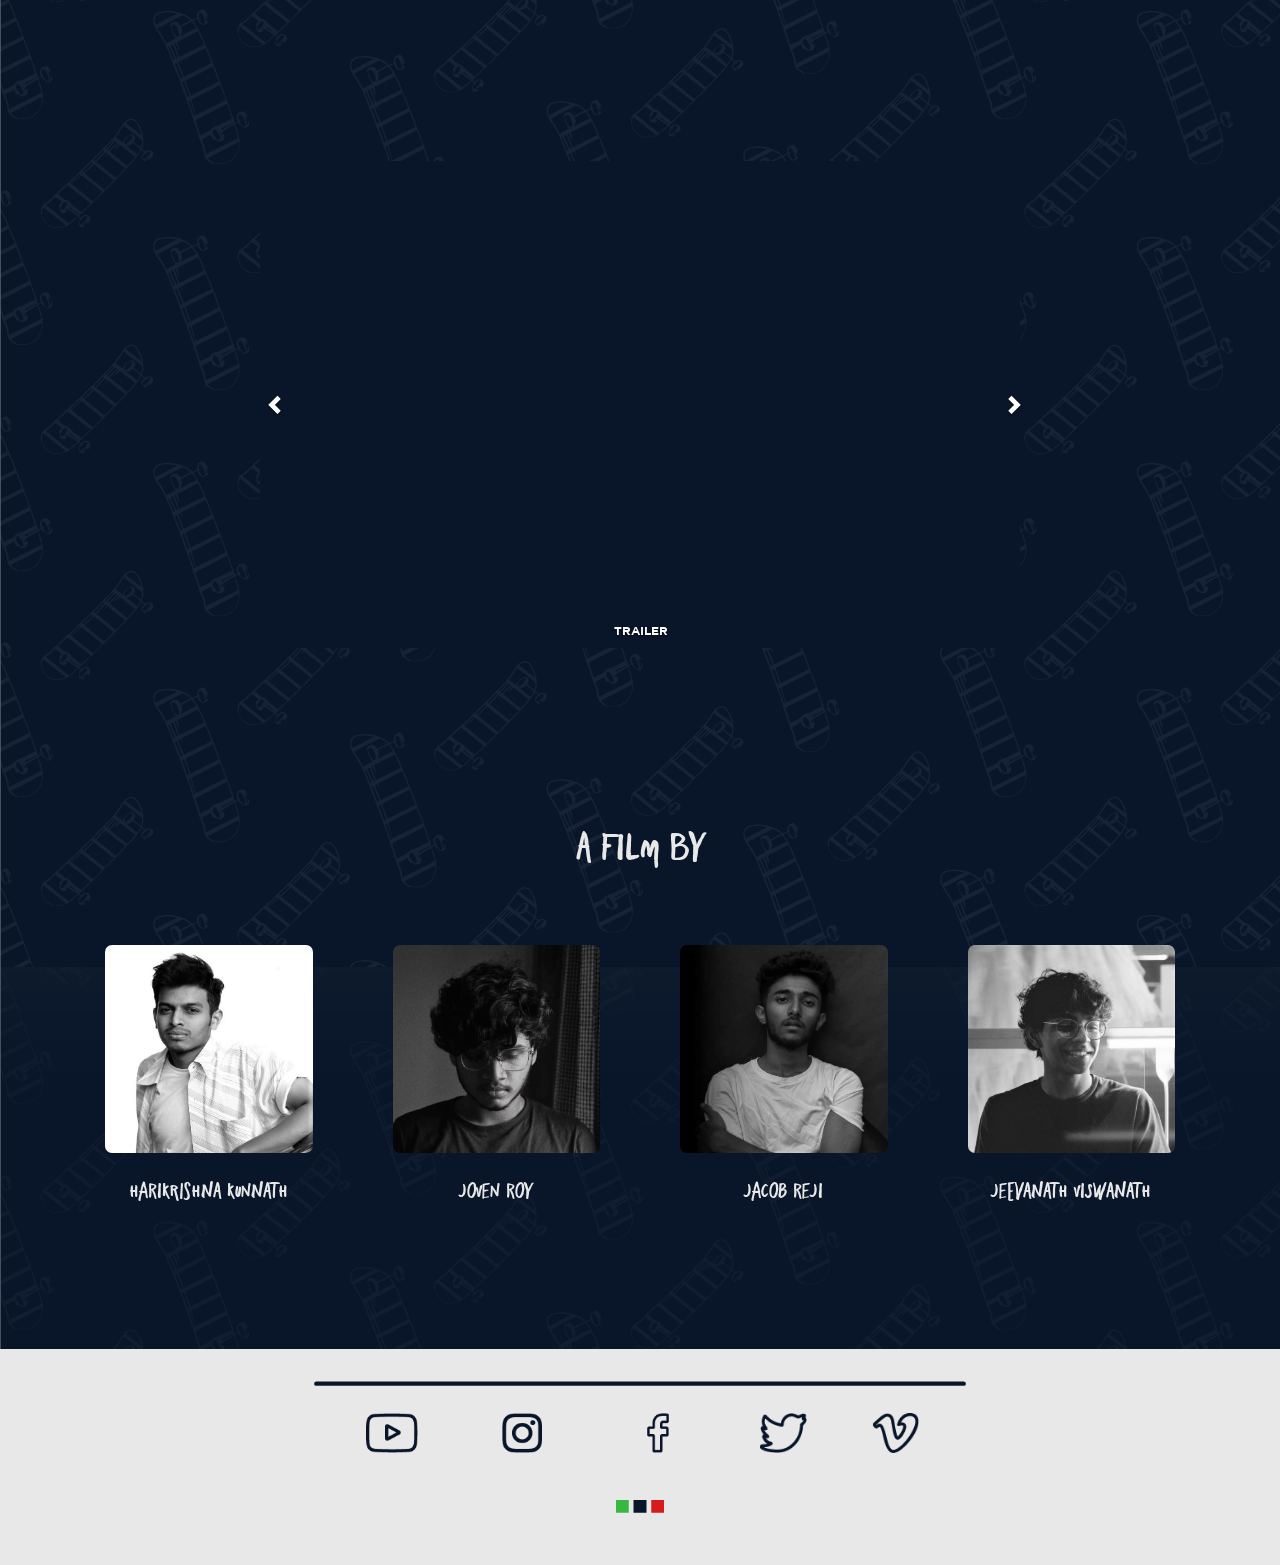
==== commit b8a37f04: "Initial version" ====
--- a/index.html
+++ b/index.html
@@ -8,7 +8,6 @@
         <link href='https://fonts.googleapis.com/css?family=Montserrat' rel='stylesheet'>
         <script src="https://ajax.googleapis.com/ajax/libs/jquery/3.5.1/jquery.min.js"></script>
         <script src="https://maxcdn.bootstrapcdn.com/bootstrap/3.4.1/js/bootstrap.min.js"></script>
-        <script src="https://cdnjs.cloudflare.com/ajax/libs/popper.js/1.16.0/umd/popper.min.js"></script>
         <script src="script.js"></script>
         <title>ten thousand pixels</title>
 
@@ -38,16 +37,34 @@
           </div>
         </div>
       </nav>
-
-      <div class="bgimg-1 container-fluid" style="margin-top:30px">
-      </div>
-
-
+      
+      <div class="bgimg-1 container-fluid"> 
+        
+        <div class="bluebg">
+          <img src="images/Free_Flying_Title.png" alt="Free Flying" class="free-flying">
+          <div class="watch-now-container">
+            <div class="watch-now">
+              
+                <img src="images/watch_now.png">
+            </div>
+            <div class="spray-animation">      
+              <a href="https://www.youtube.com/watch?v=COom3B4S81A" target="_blank">      
+              <img class="spray"></a>
+            </div>
+          </div>
+          
+        </div> 
+      </div>       
+      
       <div id="about">
           <p>Skating away on their boards translates to an epitome of freedom to the young Fly Squad community in Kochi, Kerala.</p>
           <p>Theirs is not just a story of chasing dreams but also learning to get back up no matter how many times they skid and fall.</p>
           <p><i>Free Flying</i> documents their journey, their milestones as well as the smiles and pains <br /> along their journey - a little peek into the revolution on a skateboard.</p>
           <hr>
+      </div>
+      <div class="accolades container">
+        <img src="images/accolades.png" alt="accolades">
+        <hr>
       </div>
 
 
@@ -82,11 +99,10 @@
       </div>
       </div>
       </div>
-      </div>
-
+    </div>
 
       <div id="crew">
-          <h3>A FILM BY</h3>
+          <h1>A FILM BY</h1>
 
           <div class="row">
             <div class="column" onclick="openInsta('documenthari')">
@@ -95,7 +111,7 @@
                 <div class="overlay">
                   <div class="handle"> @documenthari</div>
                 </div>
-                <img src = "images/people/hari.jpg">
+                <img src = "images/people/hari_image.jpg">
                 <div class="text">
                   DIRECTION <br />
                   EDITING<br />
@@ -112,7 +128,7 @@
                 <div class="overlay">
                   <div class="handle"> @jovenroy</div>
                 </div>
-                <img src = "images/people/jeev.jpg">
+                <img src = "images/people/joven_image.jpg">
                 <div class="text">
                   DIRECTION <br />
                   CINEMATOGRAPHY
@@ -127,7 +143,7 @@
                 <div class="overlay">
                   <div class="handle"> @jacobrejii</div>
                 </div>
-                <img src = "images/people/hari.jpg">
+                <img src = "images/people/jacob_image.jpg">
                 <div class="text">
                   DIRECTION <br />
                   CINEMATOGRAPHY
@@ -141,7 +157,7 @@
                 <div class="overlay">
                   <div class="handle"> @jeevdraws</div>
                 </div>
-                <img src = "images/people/jeev.jpg">
+                <img src = "images/people/jeev_image.jpg">
                 <div class="text">
                   DIRECTION <br />
                   DESIGN
@@ -152,14 +168,84 @@
           </div>
           
       </div>
-
+    
         <!-- Footer -->
       <footer class="text-center">
           <a class="up-arrow" href="#myPage" data-toggle="tooltip" title="TO TOP">
-          <hr>
-          <span class="glyphicon glyphicon-chevron-up"></span>
+          <img src="icons/above_links_line.png" class="above_links_line">
           </a><br><br>
-          <p>Social Media Plugs</p> 
+          <div class="social-media-icons">
+            <div class="buttons">
+              <button class="socialmediaButton youtube-static" title="Youtube link" 
+                onmouseover="hoverDisplay('youtube')" onmouseout="staticDisplay('youtube')">
+                <a href="https://www.youtube.com/channel/UCUFrYvmjh2lGV9JkSX0UZQQ" target="_blank">
+                <img src="icons/youtube_blue_icon.png" alt="youtube"></a>
+                <div class="sm-text">Youtube</div>
+              </button>
+              <button class="socialmediaButton youtube-onhover" title="Youtube link">
+                <a href="https://www.youtube.com/channel/UCUFrYvmjh2lGV9JkSX0UZQQ" target="_blank">
+                <img src="icons/youtube_colour_icon.svg" alt="youtube"></a>
+                <div class="sm-text-onhover">Youtube</div>
+              </button> 
+
+              <button class="socialmediaButton insta-static" title="Instagram link" 
+              onmouseover="hoverDisplay('insta')" onmouseout="staticDisplay('insta')">
+              <a href="https://www.instagram.com/tenthousandpixels/" target="_blank">
+                <img src="icons/insta_blue_icon.png" alt="insta"></a>
+                <div class="sm-text">Instagram</div>
+              </button>
+
+              <button class="socialmediaButton insta-onhover" title="Instagram link">
+                <a href="https://www.instagram.com/tenthousandpixels/" target="_blank">
+                <img src="icons/insta_colour_icon.svg" alt="insta"></a>
+                <div class="sm-text-onhover">Instagram</div>
+              </button>
+
+              <button class="socialmediaButton fb-static" title="Facebook link" 
+              onmouseover="hoverDisplay('fb')" onmouseout="staticDisplay('fb')">
+              <a href="https://www.facebook.com/tenthousandpixels/" target="_blank">
+                <img src="icons/fb_blue_icon.png" alt="fb"></a>
+                <div class="sm-text">Facebook</div>
+              </button>
+
+              <button class="socialmediaButton fb-onhover" title="Facebook link">
+                <a href="https://www.facebook.com/tenthousandpixels/" target="_blank">
+                <img src="icons/fb_colour_icon.svg" alt="fb"></a>
+                <div class="sm-text-onhover">Facebook</div>
+              </button>
+
+              <button class="socialmediaButton twitter-static" title="Twitter link" 
+              onmouseover="hoverDisplay('twitter')" onmouseout="staticDisplay('twitter')">
+              <a href="https://twitter.com/tenthousandpxls" target="_blank">
+                <img src="icons/twitter_blue_icon.png" alt="twitter"></a>
+                <div class="sm-text">Twitter</div>
+              </button>
+
+              <button class="socialmediaButton twitter-onhover" title="Twitter link">
+                <a href="https://twitter.com/tenthousandpxls" target="_blank">
+                <img src="icons/twitter_colour_icon.svg" alt="twitter"></a>
+                <div class="sm-text-onhover">Twitter</div>
+              </button>
+
+              <button class="socialmediaButton vimeo-static" title="Vimeo link" 
+              onmouseover="hoverDisplay('vimeo')" onmouseout="staticDisplay('vimeo')">
+              <a href="https://vimeo.com/10kpx/" target="_blank">
+                <img src="icons/vimeo_blue_icon.png" alt="vimeo"></a>                
+                <div class="sm-text">Vimeo</div>
+              </button>
+
+              <button class="socialmediaButton vimeo-onhover" title="Vimeo link">
+                <a href="https://vimeo.com/10kpx" target="_blank">
+                <img src="icons/vimeo_colour_icon.svg" alt="vimeo"></a>                
+                <div class="sm-text-onhover">Vimeo</div>
+              </button>
+            </div>
+            
+
+          </div> 
+          <div class="tenkpx-dots">
+            <img src="icons/tenkpx_dots.png">
+          </div>
       </footer>        
 
     </body>
--- a/style.css
+++ b/style.css
@@ -1,22 +1,46 @@
+@font-face{
+  font-family: 'Primetime';
+  src: url('fonts/PRIMETIME.TTF');
+}
+
+@font-face{
+  font-family: 'Gotham';
+  src: url('fonts/GOTHAMBOLD.TTF');
+}
+
+@font-face{
+  font-family: 'Freehand-Bold';
+  src: url('fonts/FREEHAND\ BLOCKLETTER\ BOLD.TTF');
+}
+
+@font-face{
+  font-family: 'Freehand';
+  src: url('fonts/FREEHAND\ BLOCKLETTER.TTF');
+}
+
 html{
   scroll-behavior: smooth;
+
 }
 body {
-  font: 400 15px/1.8 Montserrat;
-  color: #E8E8E8;
-  /* background-color: #09162A; */
-  background: linear-gradient(0deg, #09162A 0%, #0C0C0C 100%);
+  font: 400 15px/1.8 'Gotham';
+  color: #E8E8E8; 
+  background-image: url("images/blue_bg.png");   
+}
+body::-webkit-scrollbar {
+  display: none;
 }
 
 .navbar {
-  font-family: Montserrat, sans-serif;
+  font-family: 'Primetime', Monserrat;
   margin-bottom: 0;
-  background: linear-gradient(180deg, #E8E8E8 0%, rgba(255,255,255,0) 100%);
   border: 0;
   font-size: 11px !important;
   letter-spacing: 4px;
   opacity: 0.9;
 }
+
+
 .navbar li a, .navbar .navbar-brand { 
   color: #0C0C0C !important;
 }
@@ -45,32 +69,119 @@
   padding: 30px;
   background-color: #09162A;
 }
+.bluebg{
+  background: linear-gradient(180deg, rgba(9,22,42,0) 30%, rgba(9,22,42,1) 100%);
+  position: relative;
+  height: 100%;
+  width: 100%;  
+  padding: 0;
+  margin:0;
+}
+.free-flying{
+  padding-top: 15vh;
+}
+
+
+.watch-now{
+  width: 30%;
+  position: absolute;
+  left: 0;
+  right: 0;
+  margin: auto
+}
+
+.spray-animation{
+  width: 0%;
+  opacity: 0.5;
+  left: 0;
+  right: 0;
+  margin: auto
+}
+
+.watch-now-container:hover .spray-animation{
+  cursor: pointer;
+  width: 40%;
+}
+
+.bgimg-1 img{
+    width: 40%;
+    display: block;
+    margin-left: auto;
+    margin-right: auto;
+}
 .bgimg-1{
   position: relative;
-  opacity: 0.65;
-  background-attachment: fixed;
-  background-position: center;
-  background-repeat: no-repeat;
+  width: 100%;
+  min-height: 100%;
+  background: url("images/banner.png") no-repeat center center fixed;
+  -webkit-background-size: cover;
+  -moz-background-size: cover;
+  -o-background-size: cover;
   background-size: cover;
-  min-height: 100%;
-  background-image: url("images/FreeFlying.jpg");
-}
-
-
+  padding: 0;
+  margin: 0;
+}
+@media screen and (min-width: 700px) {
+  .bgimg-1{
+    background-image: url("images/banner.png");
+  }
+}
+@media screen and (max-width: 700px) and (min-width: 400px){
+  .bgimg-1{
+    background-image: url("images/main_banner_image.png");
+  }
+  .bgimg-1 img{
+    width: 50%;
+  }
+  .watch-now{
+    width: 40%;
+  }
+  .watch-now-container:hover .spray-animation{
+    width: 50%;
+  }
+}
+@media screen and (max-width: 400px) {
+  .bgimg-1{
+    background-image: url("images/main_banner_image.png");
+  }
+  .bgimg-1 img{
+    width: 70%;
+  }
+  .watch-now{
+    width: 60%;
+  }
+  .watch-now-container:hover .spray-animation{
+    width: 70%;
+  }
+}
+
+
+#about{
+  background: linear-gradient(0deg, rgba(9,22,42,0.1) 0%, #09162A 100%);
+}
+
+.accolades{
+  padding-bottom: 100px;
+}
+.accolades img{
+  width: 100%;
+}
 /*
  * Bootrap carousel plugin
  * --------------------------------------------------
  */
- .youtube-carousel{
-  border: 4px solid #09162A;
-}
-
+
+.col-sm-8{
+  padding: 100px 0;
+}
 .video-container { 
    position: relative; /* keeps the aspect ratio */ 
    padding-bottom: 56.25%; /* fine tunes the video positioning */ 
-   padding-top: 60px; overflow: hidden;
+   padding-top: 60px; 
+   overflow: hidden;
    margin-bottom: -1px;
    margin-right: -1px;   
+   border-radius: 10px;
 }
 
 .video-container iframe,
@@ -130,13 +241,17 @@
   -moz-border-radius: 0 90px 90px 0;
   -webkit-border-radius: 0 90px 90px 0;
   background-color: #09162A;
-  display: inline-block;
+  display: block;
   position: relative;
   float:left;
   /*subpixel bug*/
   margin-left: -1px; 
 }
-
+@media screen and (max-width:684px){
+  .above_links_line{
+    width:50%;
+  }
+}
 .right-button {
   height:70px;
   width:35px;
@@ -148,7 +263,7 @@
   -moz-border-radius: 90px 0 0 90px;
   -webkit-border-radius: 90px 0 0 90px;
   background-color: #09162A;
-  display: inline-block;
+  display: block;
   position: relative;
   float:right;
   /*subpixel bug*/
@@ -169,69 +284,28 @@
   pointer-events:none;
 }
 
-/* @media screen and (min-width: 768px) {
-.right-button {
-  height:120px;
-  width:60px;
-  border-radius: 90px 0 0 90px;
-  -moz-border-radius: 90px 0 0 90px;
-  -webkit-border-radius: 90px 0 0 90px;
-  display: inline-block;
-  position: relative;
-  float:right;
-}
-
-.left-button {
-  height:120px;
-  width:60px;
-  border-radius: 0 90px 90px 0;
-  -moz-border-radius: 0 90px 90px 0;
-  -webkit-border-radius: 0 90px 90px 0;
-  display: inline-block;
-  position: relative;
-  float:left;
-}
-
-.carousel-control .glyphicon-chevron-left{
-  top:35%;
-  font-size: 35px;
-  left:5%;
-}
-
-.carousel-control .glyphicon-chevron-right{
-  top:35%;
-  font-size: 35px;
-  left:35%;
-}
-
-.carousel-caption {
-  font-size: 18px;
-  padding:15px 20px 15px;
-  }
-}
-@media screen and (min-width: 992px) {
- .carousel-caption {
-    font-size: 18px;
-    padding:15px 20px 15px;
-  }
-} */
-
-/* ---------------------End of youtube carousel------------------------- */
-
 
 #about, #crew{
   color: #E8E8E8;
   text-align:center;
-  padding:100px 80px;
+  padding:60px 80px;
+}
+#crew .name, #crew h1{
+  font-family: "Freehand-Bold";
+}
+
+#crew .name{
+  
+  font-size: 20px;
 }
 
 hr{
   width:20%;
   text-align:center;
-  height:2px;
-  border-width:0;
+  height:3px;
   color:#E8E8E8;
-  background-color:#E8E8E8
+  background-color:#E8E8E8;
+  border-radius: 7px;
 }
 
 
@@ -272,8 +346,7 @@
   height: 0;
   background-color: #09162A;  
   right: 0;
-  overflow: hidden;
-  
+  overflow: hidden; 
   
 }
 #bottom-right, .text, .handle, .overlay, #stripes{
@@ -359,19 +432,36 @@
   color: #0C0C0C;
   padding: 32px;
 }
-footer a {
-  color: #f5f5f5;
-}
-footer a:hover {
-  color: #777;
-  text-decoration: none;
-}  
-
-footer hr{
-  width:20%;
-  text-align:center;
-  height:2px;
-  border-width:0;
-  color:#0C0C0C;
-  background-color:#0C0C0C
-}
+.buttons{
+  margin: 0 auto;
+  display: table;
+  
+}
+
+.socialmediaButton{
+  background-color: transparent;
+  border: none;
+  vertical-align: middle;
+  padding: 0 30px;
+}
+
+.socialmediaButton img{
+  height: 40px;
+}
+
+.insta-onhover, 
+.fb-onhover,
+.twitter-onhover,
+.vimeo-onhover,
+.youtube-onhover{
+  display: none;
+}
+.sm-text{
+  visibility: hidden;
+}
+
+.tenkpx-dots{
+  width: 70%;
+  padding: 20px;
+  margin: 0 auto;
+}
